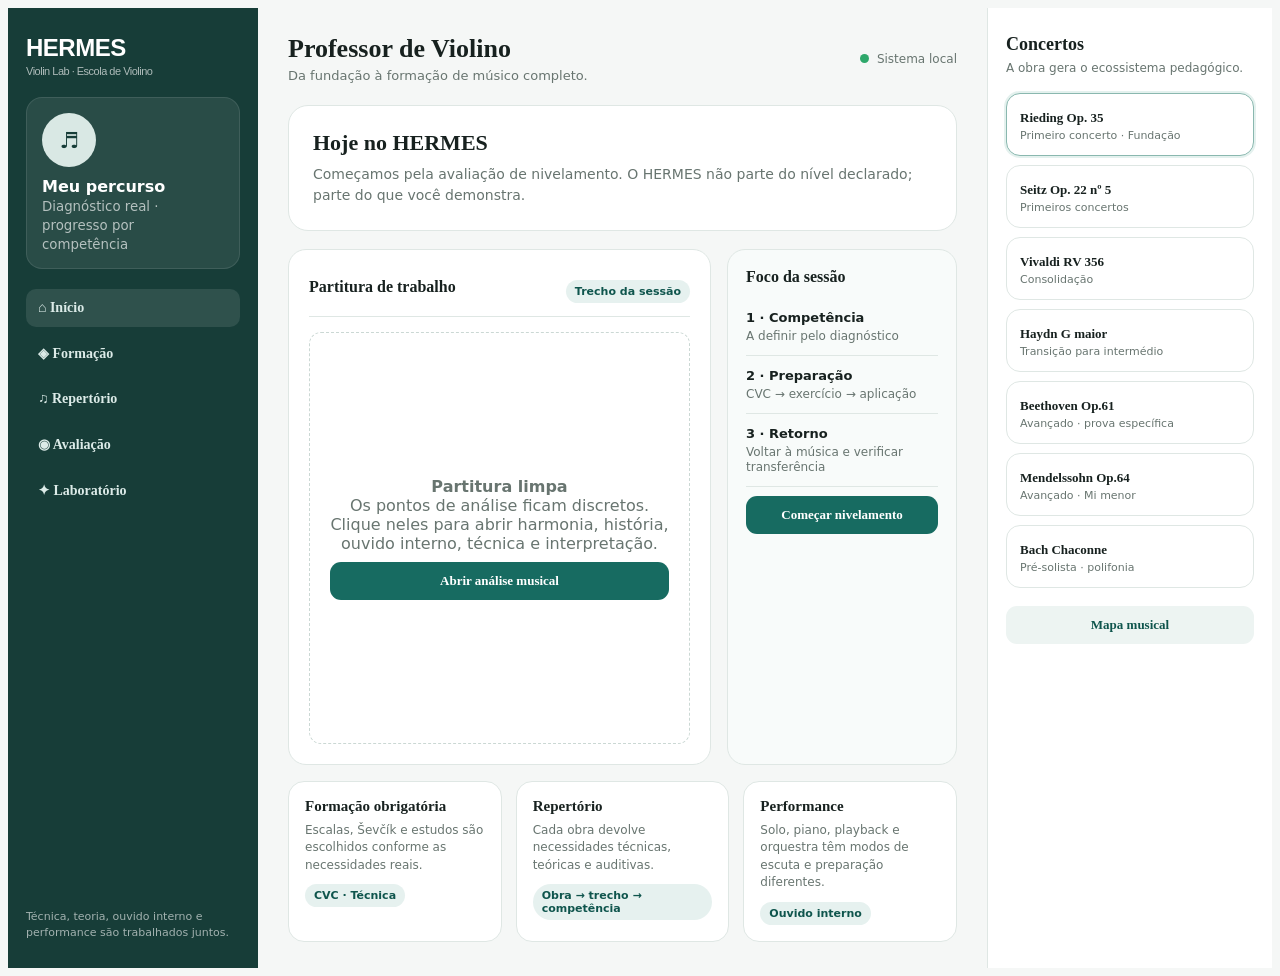
==== hermes.html @ 31585e05 "Publish HERMES Violin Lab and pedagogical data" ====
<!doctype html>
<html lang="pt-PT">
<head>
<meta charset="utf-8">
<meta name="viewport" content="width=device-width,initial-scale=1">
<title>HERMES Violin Lab</title>
<link rel="stylesheet" href="hermes_visual_shell.css?v=3">
<link rel="stylesheet" href="hermes_musical_intelligence.css?v=2">
<link rel="stylesheet" href="hermes_micro_labs.css?v=1">
<link rel="stylesheet" href="hermes_readiness.css?v=1">
</head>
<body>
<div class="app-container"><div class="legacy-shell"></div></div>
<script src="hermes_musical_intelligence.js?v=2"></script>
<script src="hermes_micro_labs.js?v=1"></script>
<script src="hermes_readiness.js?v=1"></script>
<script src="hermes_visual_shell.js?v=3"></script>
</body>
</html>
---- hermes_visual_shell.css ----
/* HERMES VISUAL SHELL v1 — interface principal */
:root{--hv-bg:#f5f7f6;--hv-card:#fff;--hv-ink:#17211f;--hv-muted:#687570;--hv-green:#176b61;--hv-green2:#0f554d;--hv-line:#dfe7e4;--hv-gold:#b78a3a}
body.hermes-v1{background:var(--hv-bg)!important;color:var(--hv-ink)!important;padding:0!important;font-family:Inter,system-ui,sans-serif!important}
body.hermes-v1 .app-container{max-width:none!important;gap:0!important}
body.hermes-v1 .legacy-shell{display:none!important}
.hermes-v1-shell{min-height:100vh;display:grid;grid-template-columns:250px minmax(0,1fr) 285px;background:var(--hv-bg)}
.hv-sidebar{background:#173d38;color:#fff;padding:26px 18px;display:flex;flex-direction:column;gap:20px}
.hv-brand{font:800 24px Outfit,sans-serif;letter-spacing:-.5px}.hv-brand span{display:block;font:400 11px Inter,sans-serif;opacity:.65;margin-top:3px}
.hv-profile{background:rgba(255,255,255,.08);border:1px solid rgba(255,255,255,.1);border-radius:16px;padding:15px}
.hv-avatar{width:54px;height:54px;border-radius:50%;background:#d9e8e4;display:grid;place-items:center;color:#173d38;font-size:22px;margin-bottom:10px}
.hv-profile strong{display:block}.hv-profile small{opacity:.65}
.hv-nav{display:grid;gap:7px}.hv-nav button{border:0;background:transparent;color:#dcebe8;text-align:left;padding:11px 12px;border-radius:10px;cursor:pointer;font:600 14px Inter}.hv-nav button.active,.hv-nav button:hover{background:rgba(255,255,255,.1)}
.hv-side-note{margin-top:auto;font-size:11px;line-height:1.5;opacity:.6}
.hv-main{padding:26px 30px;min-width:0}.hv-top{display:flex;justify-content:space-between;align-items:center;margin-bottom:22px}.hv-top h1{font:800 26px Outfit;margin:0}.hv-top p{margin:4px 0 0;color:var(--hv-muted);font-size:13px}
.hv-status{display:flex;gap:8px;align-items:center;font-size:12px;color:var(--hv-muted)}.hv-dot{width:9px;height:9px;border-radius:50%;background:#2ea86b}
.hv-hero{background:var(--hv-card);border:1px solid var(--hv-line);border-radius:20px;padding:24px;margin-bottom:18px}.hv-hero h2{margin:0 0 8px;font:750 22px Outfit}.hv-hero p{margin:0;color:var(--hv-muted);line-height:1.5;font-size:14px}
.hv-work{display:grid;grid-template-columns:minmax(0,1fr) 230px;gap:16px}
.hv-score{background:#fff;border:1px solid var(--hv-line);border-radius:18px;min-height:470px;padding:20px}.hv-score-head{display:flex;justify-content:space-between;align-items:center;border-bottom:1px solid var(--hv-line);padding-bottom:13px;margin-bottom:15px}.hv-score-head strong{font:700 16px Outfit}.hv-score-placeholder{height:370px;border:1px dashed #cbd8d4;border-radius:12px;display:grid;place-items:center;text-align:center;color:var(--hv-muted);padding:20px}
.hv-critical{background:#f8fbfa;border:1px solid var(--hv-line);border-radius:18px;padding:18px}.hv-critical h3{font:700 16px Outfit;margin:0 0 12px}.hv-critical-item{padding:12px 0;border-bottom:1px solid var(--hv-line);font-size:13px}.hv-critical-item:last-child{border-bottom:0}.hv-critical-item b{display:block;margin-bottom:3px}.hv-critical-item span{color:var(--hv-muted);font-size:12px}
.hv-bottom{display:grid;grid-template-columns:1fr 1fr 1fr;gap:14px;margin-top:16px}.hv-card{background:#fff;border:1px solid var(--hv-line);border-radius:16px;padding:16px}.hv-card h3{font:700 15px Outfit;margin:0 0 7px}.hv-card p{margin:0;color:var(--hv-muted);font-size:12px;line-height:1.45}.hv-pill{display:inline-block;background:#e6f1ef;color:var(--hv-green2);border-radius:999px;padding:5px 9px;font-size:11px;font-weight:700;margin-top:10px}
.hv-right{background:#fff;border-left:1px solid var(--hv-line);padding:26px 18px}.hv-right h2{font:750 18px Outfit;margin:0 0 5px}.hv-right>p{font-size:12px;color:var(--hv-muted);line-height:1.45;margin:0 0 16px}.hv-concert{border:1px solid var(--hv-line);border-radius:14px;padding:13px;margin-bottom:9px;cursor:pointer;background:#fff}.hv-concert.active{border-color:#8ab8af;box-shadow:0 0 0 2px #e4f1ee}.hv-concert b{font:700 13px Outfit}.hv-concert span{display:block;color:var(--hv-muted);font-size:11px;margin-top:3px}
.hv-drawer{display:none}.hv-action{width:100%;border:0;background:var(--hv-green);color:#fff;border-radius:11px;padding:11px 12px;font:700 13px Outfit;cursor:pointer;margin-top:9px}.hv-action.secondary{background:#edf4f2;color:var(--hv-green2)}
@media(max-width:1000px){.hermes-v1-shell{grid-template-columns:210px minmax(0,1fr)}.hv-right{display:none}.hv-bottom{grid-template-columns:1fr}.hv-work{grid-template-columns:1fr}}
@media(max-width:700px){.hermes-v1-shell{display:block}.hv-sidebar{padding:16px;position:sticky;top:0;z-index:10}.hv-profile,.hv-side-note{display:none}.hv-nav{display:flex;overflow:auto}.hv-nav button{white-space:nowrap}.hv-main{padding:16px}.hv-hero{padding:18px}.hv-score{min-height:390px}}
---- hermes_musical_intelligence.css ----
.hm-panel{position:fixed;right:24px;top:24px;width:min(520px,calc(100vw - 32px));max-height:calc(100vh - 48px);overflow:auto;background:#fff;border:1px solid #dfe7e4;border-radius:20px;box-shadow:0 18px 60px rgba(0,0,0,.18);padding:20px;z-index:1000;display:none;color:#17211f;font-family:Inter,system-ui,sans-serif}.hm-panel.open{display:block}.hm-head{display:flex;justify-content:space-between;align-items:start}.hm-kicker{font-size:10px;font-weight:800;letter-spacing:.12em;color:#176b61}.hm-head h3{margin:5px 0 0;font:800 20px Outfit,system-ui}.hm-head button{border:0;background:#edf4f2;border-radius:10px;font-size:22px;cursor:pointer}.hm-tabs{display:flex;gap:6px;margin:16px 0;overflow:auto}.hm-tabs button,.hm-topic,.hm-back{border:1px solid #dfe7e4;background:#fff;border-radius:10px;padding:8px 10px;font-weight:700;cursor:pointer}.hm-tabs button.active{background:#176b61;color:#fff}.hm-panel h4{font:750 16px Outfit;margin:8px 0}.hm-panel p{font-size:13px;line-height:1.55;color:#687570}.hm-tags{display:flex;flex-wrap:wrap;gap:7px}.hm-tags span{background:#eaf3f1;color:#176b61;border-radius:999px;padding:6px 9px;font-size:11px;font-weight:700}.hm-row{padding:11px 0;border-bottom:1px solid #e5ece9;font-size:13px}.hm-row b{display:block;text-transform:capitalize;margin-bottom:3px}.hm-row span{color:#687570}.hm-note{background:#f7faf9;padding:11px;border-radius:10px}.hm-warning{margin-top:14px;background:#fff7e8;border:1px solid #ead7aa;border-radius:10px;padding:11px;font-size:12px;line-height:1.5}@media(max-width:700px){.hm-panel{right:8px;top:8px;width:calc(100vw - 16px);max-height:calc(100vh - 16px)}}
---- hermes_micro_labs.css ----
.hm-lab-methods{margin:10px 0 14px;padding:12px;border-radius:12px;background:#f7faf9;border:1px solid #dfe7e4}.hm-lab-methods>b{display:block;font-size:12px;margin-bottom:7px}.hm-method{display:block;width:100%;text-align:left;border:1px solid #dfe7e4;background:#fff;border-radius:9px;padding:8px;margin-top:6px;color:#176b61;font-size:11px;font-weight:700;cursor:pointer}.hm-method-detail{margin-top:9px;padding:10px;background:#fff;border-radius:10px;border:1px solid #dfe7e4}.hm-method-detail p{margin:5px 0;font-size:11px}
---- hermes_readiness.css ----
#hermes-readiness{position:fixed;inset:0;z-index:1000;background:rgba(7,25,20,.72);display:none;align-items:center;justify-content:center;padding:18px}
#hermes-readiness.open{display:flex}.hr-card{width:min(920px,100%);max-height:92vh;overflow:auto;background:#fff;border-radius:20px;padding:22px;box-shadow:0 20px 70px rgba(0,0,0,.35);color:#17231f}
.hr-head{display:flex;justify-content:space-between;gap:15px;align-items:flex-start}.hr-head h2{margin:0}.hr-close{border:0;background:#eef5f2;border-radius:10px;padding:9px 12px;cursor:pointer}
.hr-sub{color:#5c6c65}.hr-badge{display:inline-block;padding:5px 9px;border-radius:999px;background:#e6f5ef;font-size:12px;font-weight:700}
.hr-grid{display:grid;grid-template-columns:repeat(2,1fr);gap:10px}.hr-test{border:1px solid #dce7e2;border-radius:14px;padding:13px}.hr-test.active{border-color:#1b6b63;box-shadow:0 0 0 2px rgba(27,107,99,.1)}
.hr-test h4{margin:0 0 5px}.hr-test p{margin:5px 0;font-size:13px}.hr-state{font-weight:700}.hr-controls{display:flex;gap:10px;flex-wrap:wrap;margin-top:16px}.hr-btn{border:0;border-radius:11px;padding:11px 15px;font-weight:700;cursor:pointer}.hr-primary{background:#1b6b63;color:#fff}.hr-secondary{background:#e9f1ee;color:#173c35}.hr-danger{background:#fff0ed;color:#8d3024}
.hr-meter{height:9px;background:#e8efec;border-radius:99px;overflow:hidden;margin:8px 0}.hr-meter>i{display:block;height:100%;width:0;background:#1b6b63}.hr-result{margin-top:15px;padding:15px;border-radius:14px;background:#f3f8f6}.hr-choice{display:grid;grid-template-columns:1fr 1fr;gap:10px;margin-top:12px}.hr-note{font-size:12px;color:#65746e}
@media(max-width:700px){.hr-card{padding:16px;border-radius:15px}.hr-grid,.hr-choice{grid-template-columns:1fr}.hr-head h2{font-size:20px}}
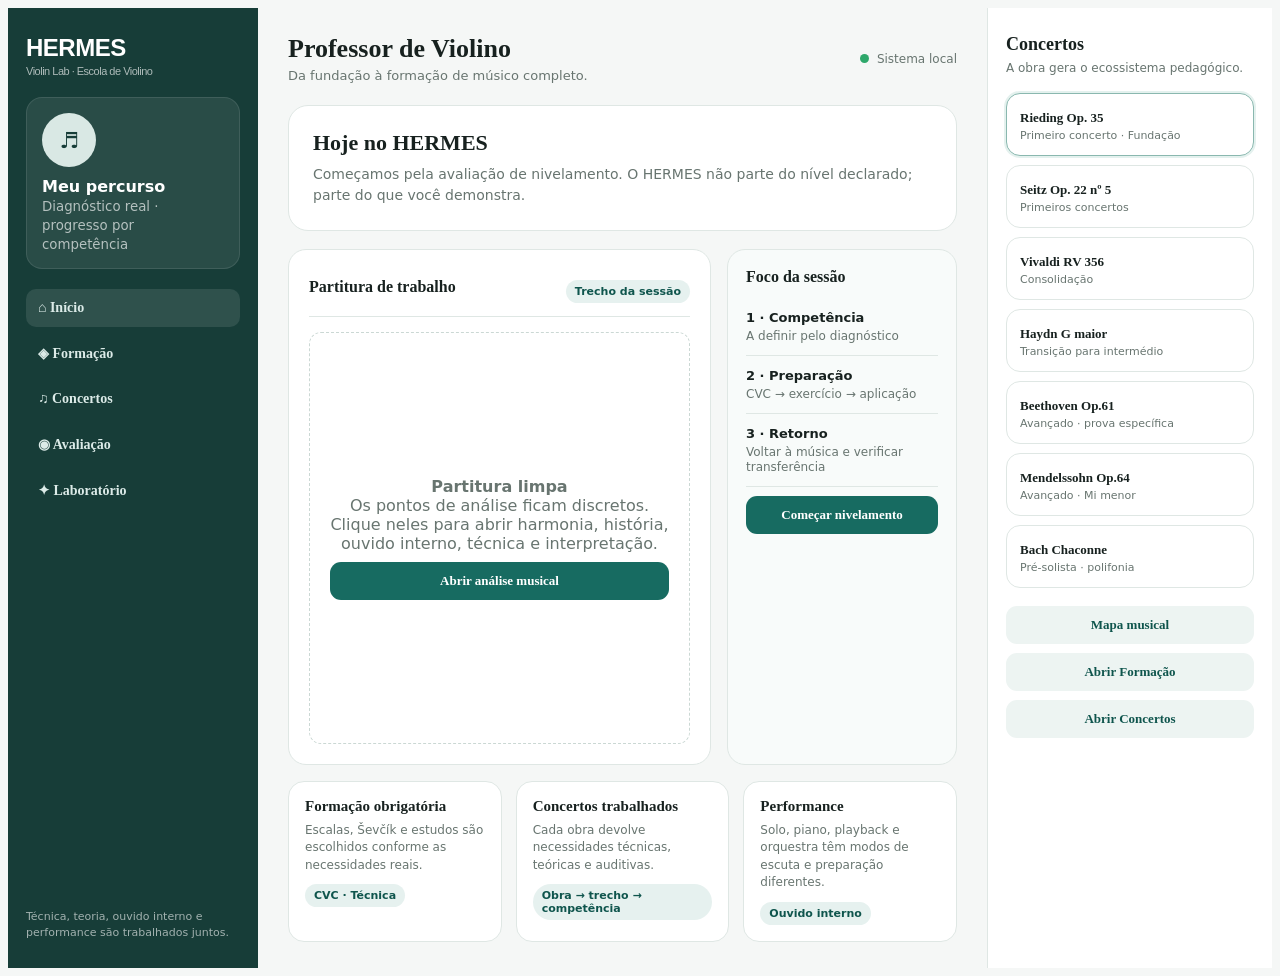
==== commit 1ac04635: "Build formation levels and concerto method routes" ====
--- a/hermes.html
+++ b/hermes.html
@@ -4,16 +4,18 @@
 <meta charset="utf-8">
 <meta name="viewport" content="width=device-width,initial-scale=1">
 <title>HERMES Violin Lab</title>
-<link rel="stylesheet" href="hermes_visual_shell.css?v=3">
+<link rel="stylesheet" href="hermes_visual_shell.css?v=4">
 <link rel="stylesheet" href="hermes_musical_intelligence.css?v=2">
 <link rel="stylesheet" href="hermes_micro_labs.css?v=1">
 <link rel="stylesheet" href="hermes_readiness.css?v=1">
+<link rel="stylesheet" href="hermes_training_ui_v2.css?v=1">
 </head>
 <body>
 <div class="app-container"><div class="legacy-shell"></div></div>
 <script src="hermes_musical_intelligence.js?v=2"></script>
 <script src="hermes_micro_labs.js?v=1"></script>
 <script src="hermes_readiness.js?v=1"></script>
-<script src="hermes_visual_shell.js?v=3"></script>
+<script src="hermes_training_ui_v2.js?v=1"></script>
+<script src="hermes_visual_shell.js?v=4"></script>
 </body>
 </html>
--- a/hermes_training_ui_v2.css
+++ b/hermes_training_ui_v2.css
@@ -0,0 +1 @@
+.ht2-overlay{position:fixed;inset:0;background:rgba(8,20,18,.72);z-index:10000;overflow:auto;padding:18px}.ht2-panel{max-width:1180px;margin:auto;background:#f7fbfa;border-radius:18px;min-height:calc(100vh - 36px);padding:22px;color:#17312d}.ht2-head{display:flex;justify-content:space-between;gap:15px;align-items:center;border-bottom:1px solid #d7e6e2;padding-bottom:15px}.ht2-head h2{margin:0}.ht2-close{border:0;border-radius:10px;padding:9px 13px;cursor:pointer}.ht2-levels,.ht2-methods,.ht2-sessions,.ht2-support{display:grid;gap:10px}.ht2-levels{grid-template-columns:repeat(3,1fr);margin:18px 0}.ht2-methods{grid-template-columns:repeat(2,1fr)}.ht2-sessions{grid-template-columns:repeat(2,1fr)}.ht2-card{background:#fff;border:1px solid #d8e8e4;border-radius:14px;padding:14px}.ht2-card button,.ht2-method button{width:100%;text-align:left;border:1px solid #cfe0dc;background:#fff;border-radius:10px;padding:12px;cursor:pointer}.ht2-card button.active,.ht2-method button.active{border-color:#1b6b63;background:#edf8f5}.ht2-method{margin:7px 0}.ht2-role{font-size:11px;text-transform:uppercase;letter-spacing:.06em;color:#66827d}.ht2-tag{display:inline-block;font-size:11px;padding:4px 7px;border-radius:99px;background:#edf3f1;margin:3px}.ht2-primary{border-left:4px solid #1b6b63}.ht2-support-row{display:grid;grid-template-columns:110px 1fr auto;gap:10px;align-items:center;background:#fff;border:1px solid #d8e8e4;border-radius:12px;padding:12px}.ht2-open{background:#1b6b63!important;color:#fff!important;border:0!important;border-radius:9px!important;padding:9px 12px!important;cursor:pointer}.ht2-muted{color:#66827d;font-size:13px}.ht2-critical{background:#fff;border:2px solid #9bcfc5;border-radius:14px;padding:15px;margin:15px 0}.ht2-note{font-size:12px;color:#6a7774}.ht2-method-detail{margin-top:15px}.ht2-hidden{display:none}@media(max-width:750px){.ht2-levels,.ht2-methods,.ht2-sessions{grid-template-columns:1fr}.ht2-support-row{grid-template-columns:1fr}.ht2-overlay{padding:8px}.ht2-panel{padding:14px}}
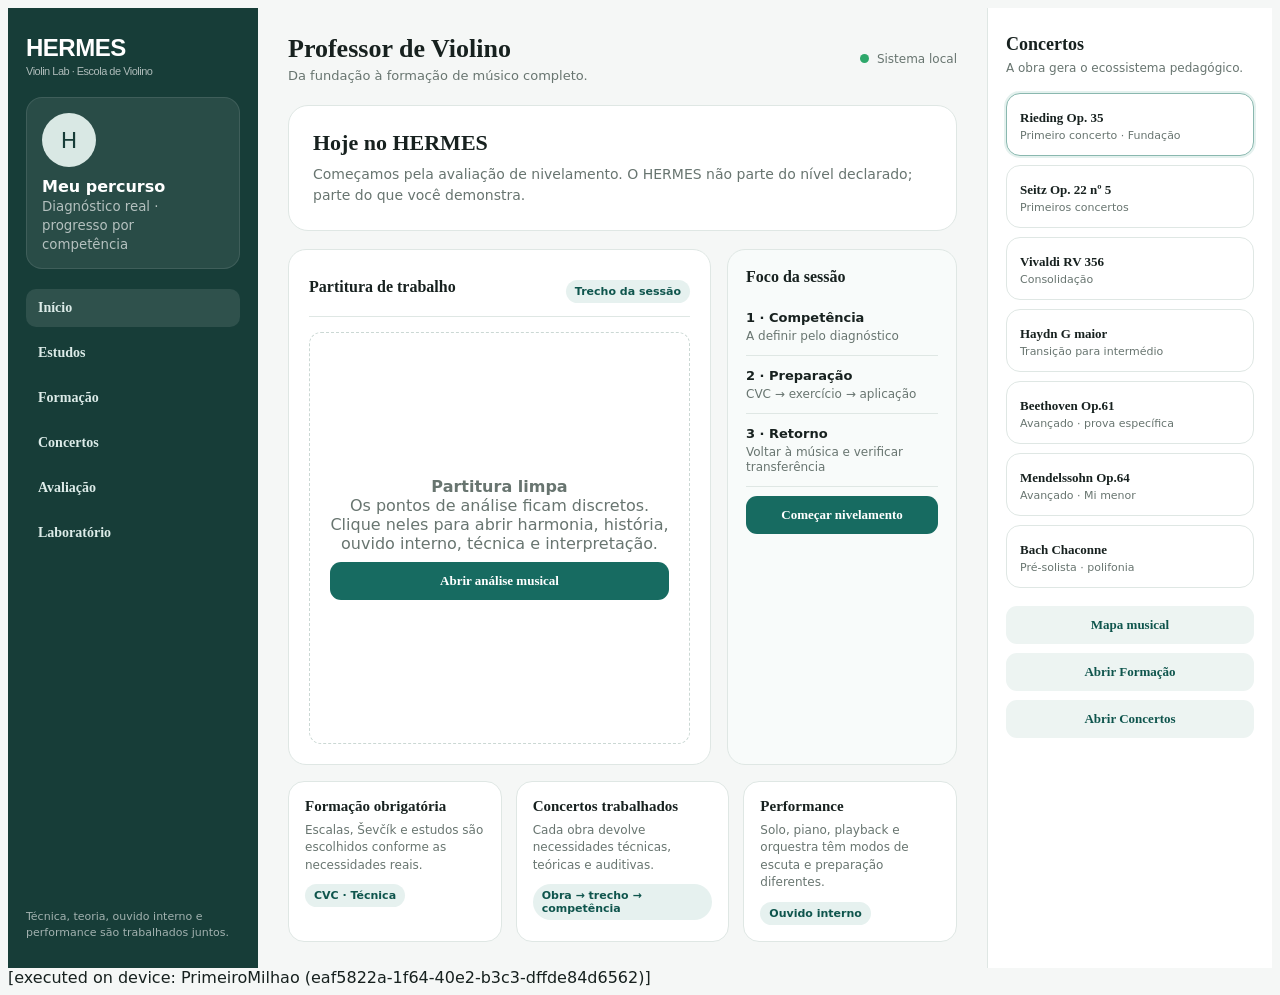
==== commit 98eae9f5: "Add Studies navigation and fix Sevcik custom PDFs" ====
--- a/hermes.html
+++ b/hermes.html
@@ -1,21 +1,23 @@
-<!doctype html>
+﻿<!doctype html>
 <html lang="pt-PT">
 <head>
 <meta charset="utf-8">
 <meta name="viewport" content="width=device-width,initial-scale=1">
 <title>HERMES Violin Lab</title>
-<link rel="stylesheet" href="hermes_visual_shell.css?v=4">
-<link rel="stylesheet" href="hermes_musical_intelligence.css?v=2">
-<link rel="stylesheet" href="hermes_micro_labs.css?v=1">
+<link rel="stylesheet" href="hermes_visual_shell.css?v=5">
+<link rel="stylesheet" href="hermes_musical_intelligence.css?v=3">
+<link rel="stylesheet" href="hermes_micro_labs.css?v=3">
 <link rel="stylesheet" href="hermes_readiness.css?v=1">
-<link rel="stylesheet" href="hermes_training_ui_v2.css?v=1">
+<link rel="stylesheet" href="hermes_training_ui_v2.css?v=2">
 </head>
 <body>
 <div class="app-container"><div class="legacy-shell"></div></div>
-<script src="hermes_musical_intelligence.js?v=2"></script>
-<script src="hermes_micro_labs.js?v=1"></script>
+<script src="hermes_musical_intelligence.js?v=3"></script>
+<script src="hermes_micro_labs.js?v=3"></script>
 <script src="hermes_readiness.js?v=1"></script>
-<script src="hermes_training_ui_v2.js?v=1"></script>
-<script src="hermes_visual_shell.js?v=4"></script>
+<script src="hermes_training_ui_v2.js?v=3"></script>
+<script src="hermes_visual_shell.js?v=5"></script>
 </body>
-</html>+</html>
+
+[executed on device: PrimeiroMilhao (eaf5822a-1f64-40e2-b3c3-dffde84d6562)]
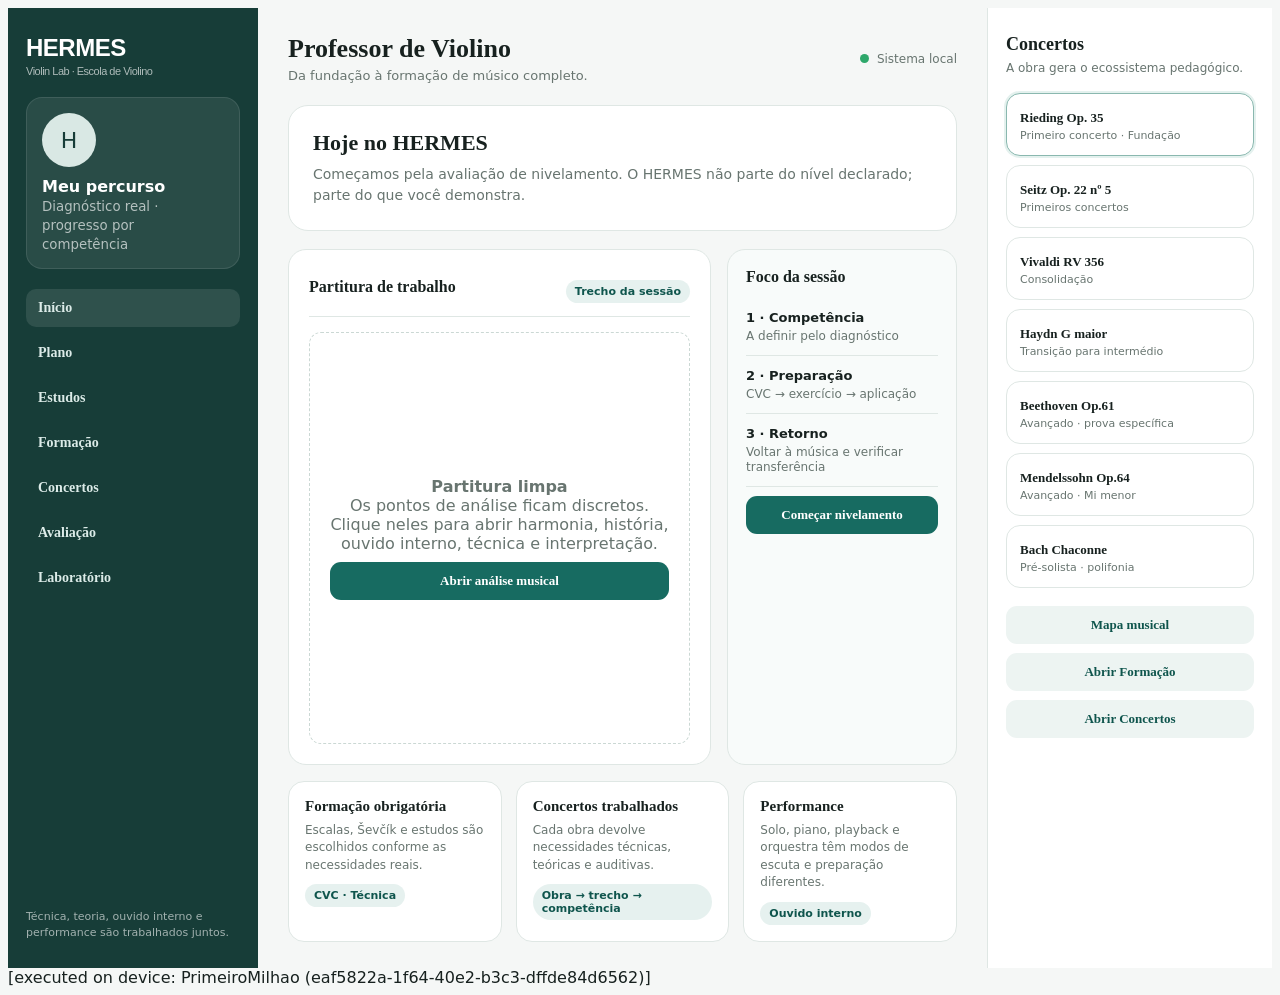
==== commit 09cea169: "Add technical study progression by level" ====
--- a/hermes.html
+++ b/hermes.html
@@ -16,7 +16,7 @@
 <script src="hermes_micro_labs.js?v=3"></script>
 <script src="hermes_readiness.js?v=1"></script>
 <script src="hermes_training_ui_v2.js?v=3"></script>
-<script src="hermes_visual_shell.js?v=5"></script>
+<script src="hermes_visual_shell.js?v=6"></script>
 </body>
 </html>
 
